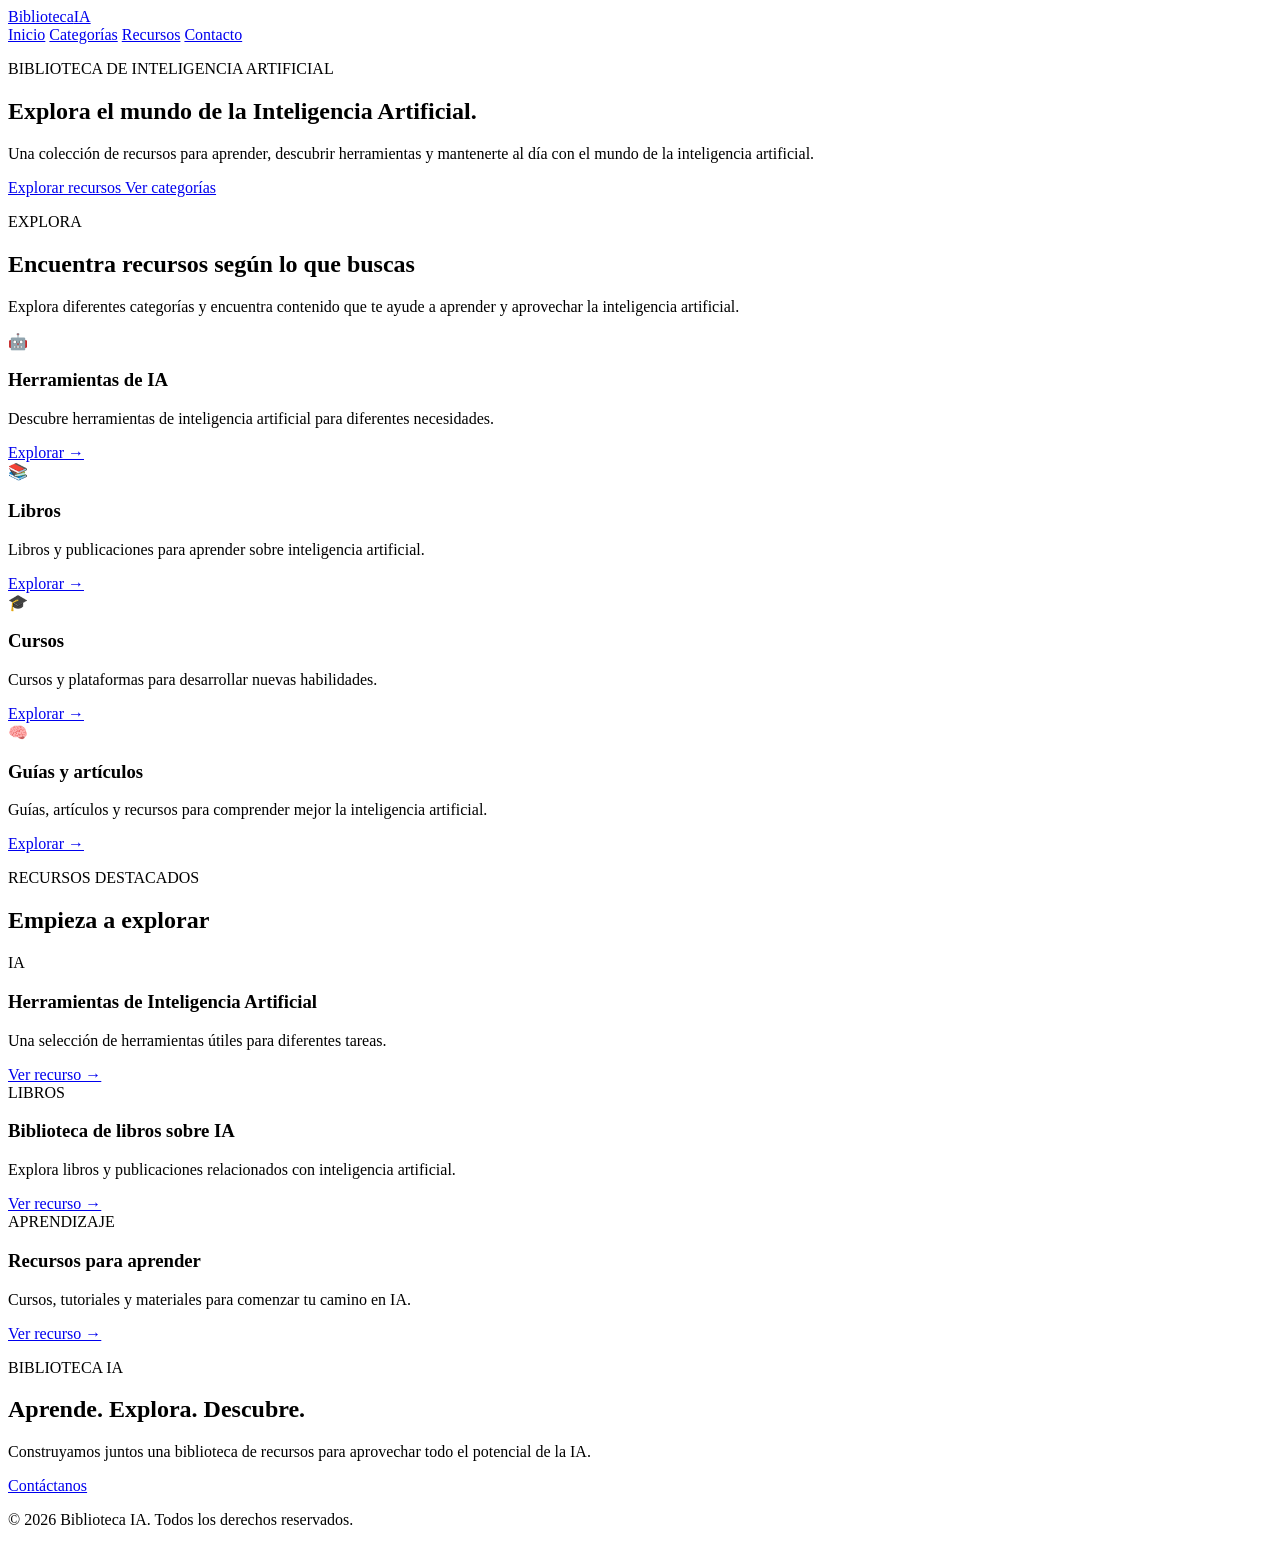
==== index.html @ c4f4f526 "Create index.html for AI resource library This HTML file serves as the main structure for the AI res" ====
<!DOCTYPE html>
<html lang="es">

<head>
    <meta charset="UTF-8">

    <meta name="viewport" content="width=device-width, initial-scale=1.0">

    <meta
        name="description"
        content="Biblioteca de recursos de Inteligencia Artificial para aprender, explorar y descubrir herramientas."
    >

    <title>Biblioteca IA | Recursos de Inteligencia Artificial</title>

    <link rel="stylesheet" href="css/styles.css">
</head>

<body>

    <!-- HEADER -->
    <header class="header">

        <nav class="navbar">

            <a href="#" class="logo">
                Biblioteca<span>IA</span>
            </a>

            <div class="nav-links">
                <a href="#inicio">Inicio</a>
                <a href="#categorias">Categorías</a>
                <a href="#recursos">Recursos</a>
                <a href="#contacto">Contacto</a>
            </div>

        </nav>

    </header>


    <!-- CONTENIDO PRINCIPAL -->
    <main>

        <!-- HERO -->
        <section id="inicio" class="hero">

            <div class="hero-content">

                <p class="hero-subtitle">
                    BIBLIOTECA DE INTELIGENCIA ARTIFICIAL
                </p>

                <h1>
                    Explora el mundo de la
                    <span>Inteligencia Artificial.</span>
                </h1>

                <p class="hero-description">
                    Una colección de recursos para aprender,
                    descubrir herramientas y mantenerte al día
                    con el mundo de la inteligencia artificial.
                </p>

                <div class="hero-buttons">

                    <a href="#recursos" class="btn btn-primary">
                        Explorar recursos
                    </a>

                    <a href="#categorias" class="btn btn-secondary">
                        Ver categorías
                    </a>

                </div>

            </div>

        </section>


        <!-- CATEGORÍAS -->
        <section id="categorias" class="categories">

            <div class="section-header">

                <p class="section-subtitle">
                    EXPLORA
                </p>

                <h2>
                    Encuentra recursos según lo que buscas
                </h2>

                <p>
                    Explora diferentes categorías y encuentra
                    contenido que te ayude a aprender y aprovechar
                    la inteligencia artificial.
                </p>

            </div>


            <div class="categories-grid">

                <article class="category-card">

                    <div class="category-icon">
                        🤖
                    </div>

                    <h3>
                        Herramientas de IA
                    </h3>

                    <p>
                        Descubre herramientas de inteligencia
                        artificial para diferentes necesidades.
                    </p>

                    <a href="#">
                        Explorar →
                    </a>

                </article>


                <article class="category-card">

                    <div class="category-icon">
                        📚
                    </div>

                    <h3>
                        Libros
                    </h3>

                    <p>
                        Libros y publicaciones para aprender
                        sobre inteligencia artificial.
                    </p>

                    <a href="#">
                        Explorar →
                    </a>

                </article>


                <article class="category-card">

                    <div class="category-icon">
                        🎓
                    </div>

                    <h3>
                        Cursos
                    </h3>

                    <p>
                        Cursos y plataformas para desarrollar
                        nuevas habilidades.
                    </p>

                    <a href="#">
                        Explorar →
                    </a>

                </article>


                <article class="category-card">

                    <div class="category-icon">
                        🧠
                    </div>

                    <h3>
                        Guías y artículos
                    </h3>

                    <p>
                        Guías, artículos y recursos para comprender
                        mejor la inteligencia artificial.
                    </p>

                    <a href="#">
                        Explorar →
                    </a>

                </article>

            </div>

        </section>


        <!-- RECURSOS -->
        <section id="recursos" class="resources">

            <div class="section-header">

                <p class="section-subtitle">
                    RECURSOS DESTACADOS
                </p>

                <h2>
                    Empieza a explorar
                </h2>

            </div>


            <div class="resources-grid">

                <article class="resource-card">

                    <span class="resource-tag">
                        IA
                    </span>

                    <h3>
                        Herramientas de Inteligencia Artificial
                    </h3>

                    <p>
                        Una selección de herramientas útiles
                        para diferentes tareas.
                    </p>

                    <a href="#">
                        Ver recurso →
                    </a>

                </article>


                <article class="resource-card">

                    <span class="resource-tag">
                        LIBROS
                    </span>

                    <h3>
                        Biblioteca de libros sobre IA
                    </h3>

                    <p>
                        Explora libros y publicaciones relacionados
                        con inteligencia artificial.
                    </p>

                    <a href="#">
                        Ver recurso →
                    </a>

                </article>


                <article class="resource-card">

                    <span class="resource-tag">
                        APRENDIZAJE
                    </span>

                    <h3>
                        Recursos para aprender
                    </h3>

                    <p>
                        Cursos, tutoriales y materiales para
                        comenzar tu camino en IA.
                    </p>

                    <a href="#">
                        Ver recurso →
                    </a>

                </article>

            </div>

        </section>


        <!-- CTA -->
        <section id="contacto" class="cta">

            <div>

                <p class="section-subtitle">
                    BIBLIOTECA IA
                </p>

                <h2>
                    Aprende. Explora. Descubre.
                </h2>

                <p>
                    Construyamos juntos una biblioteca de recursos
                    para aprovechar todo el potencial de la IA.
                </p>

                <a href="mailto:contacto@biblioteca-ia.com"
                   class="btn btn-primary">
                    Contáctanos
                </a>

            </div>

        </section>

    </main>


    <!-- FOOTER -->
    <footer class="footer">

        <p>
            © 2026 Biblioteca IA. Todos los derechos reservados.
        </p>

    </footer>

</body>

</html>
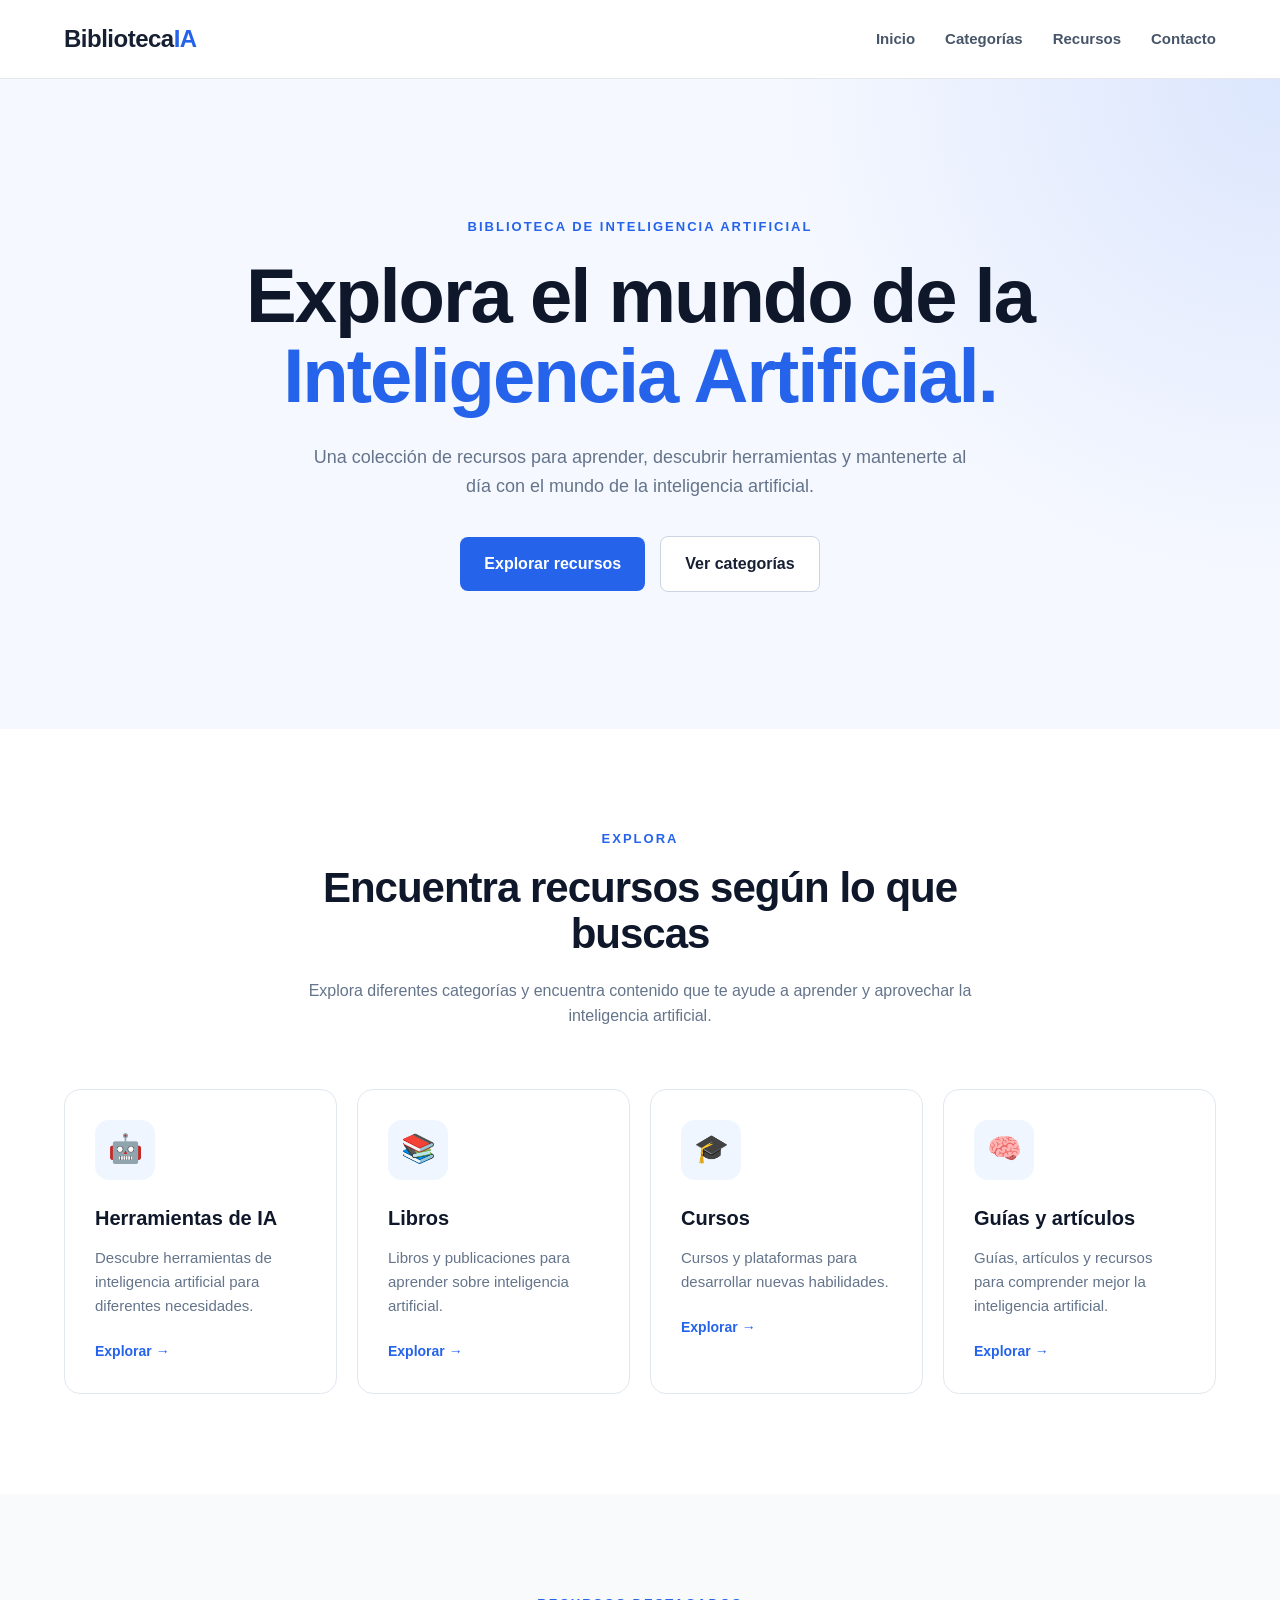
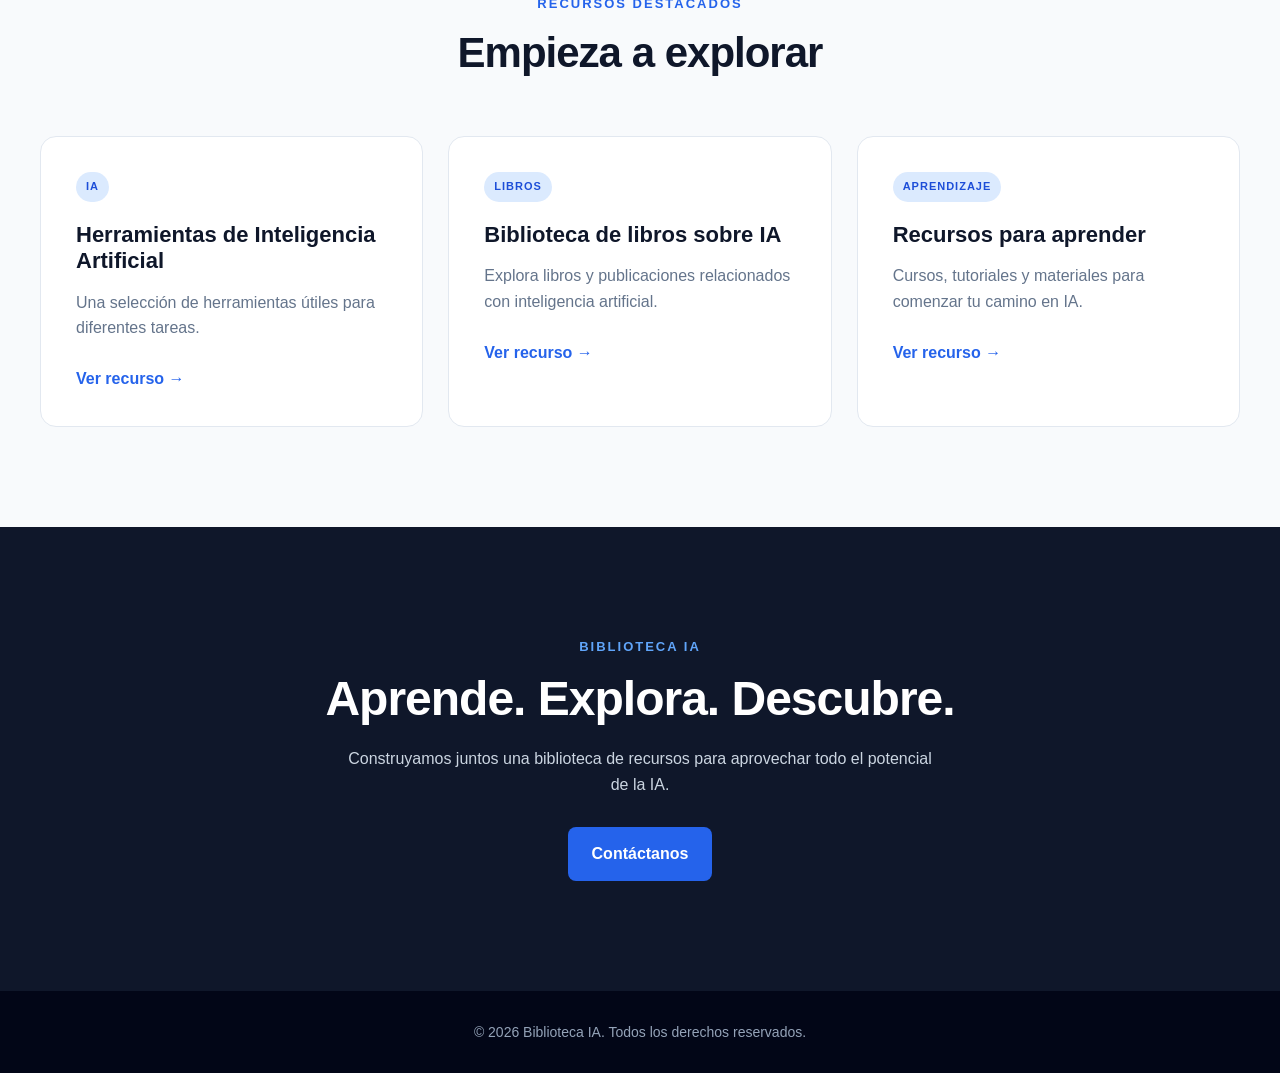
==== commit 192a7db3: "Update links in index.html to point to specific pages" ====
--- a/index.html
+++ b/index.html
@@ -118,7 +118,7 @@
                         artificial para diferentes necesidades.
                     </p>
 
-                    <a href="#">
+                    <a href="herramientas.html">
                         Explorar →
                     </a>
 
@@ -140,7 +140,7 @@
                         sobre inteligencia artificial.
                     </p>
 
-                    <a href="#">
+                    <a href="libros.html">
                         Explorar →
                     </a>
 
@@ -162,7 +162,7 @@
                         nuevas habilidades.
                     </p>
 
-                    <a href="#">
+                    <a href="cursos.html">
                         Explorar →
                     </a>
 
@@ -184,7 +184,7 @@
                         mejor la inteligencia artificial.
                     </p>
 
-                    <a href="#">
+                    <a href="guias.html">
                         Explorar →
                     </a>
 
--- a/css/styles.css
+++ b/css/styles.css
@@ -0,0 +1,528 @@
+/* ========================================
+   CONFIGURACIÓN GENERAL
+======================================== */
+
+* {
+    margin: 0;
+    padding: 0;
+    box-sizing: border-box;
+}
+
+html {
+    scroll-behavior: smooth;
+}
+
+body {
+    font-family: Arial, Helvetica, sans-serif;
+    line-height: 1.6;
+    color: #172033;
+    background-color: #ffffff;
+}
+
+a {
+    text-decoration: none;
+    color: inherit;
+}
+
+img {
+    max-width: 100%;
+    display: block;
+}
+
+
+/* ========================================
+   HEADER / NAVEGACIÓN
+======================================== */
+
+.header {
+    width: 100%;
+    background-color: #ffffff;
+    border-bottom: 1px solid #e5e7eb;
+    position: sticky;
+    top: 0;
+    z-index: 1000;
+}
+
+.navbar {
+    max-width: 1200px;
+    margin: 0 auto;
+    padding: 20px 24px;
+
+    display: flex;
+    justify-content: space-between;
+    align-items: center;
+}
+
+.logo {
+    font-size: 24px;
+    font-weight: 800;
+    letter-spacing: -0.5px;
+}
+
+.logo span {
+    color: #2563eb;
+}
+
+.nav-links {
+    display: flex;
+    align-items: center;
+    gap: 30px;
+}
+
+.nav-links a {
+    font-size: 15px;
+    font-weight: 600;
+    color: #475569;
+    transition: color 0.2s ease;
+}
+
+.nav-links a:hover {
+    color: #2563eb;
+}
+
+
+/* ========================================
+   HERO
+======================================== */
+
+.hero {
+    min-height: 650px;
+    padding: 100px 24px;
+
+    display: flex;
+    align-items: center;
+    justify-content: center;
+
+    background:
+        radial-gradient(
+            circle at top right,
+            rgba(37, 99, 235, 0.12),
+            transparent 35%
+        ),
+        #f5f8ff;
+}
+
+.hero-content {
+    max-width: 900px;
+    margin: 0 auto;
+    text-align: center;
+}
+
+.hero-subtitle {
+    color: #2563eb;
+    font-size: 13px;
+    font-weight: 800;
+    letter-spacing: 2px;
+    margin-bottom: 18px;
+}
+
+.hero h1 {
+    font-size: clamp(42px, 7vw, 76px);
+    line-height: 1.05;
+    letter-spacing: -2px;
+    margin-bottom: 28px;
+    color: #0f172a;
+}
+
+.hero h1 span {
+    display: block;
+    color: #2563eb;
+}
+
+.hero-description {
+    max-width: 680px;
+    margin: 0 auto;
+    color: #64748b;
+    font-size: 18px;
+}
+
+.hero-buttons {
+    margin-top: 35px;
+
+    display: flex;
+    justify-content: center;
+    align-items: center;
+    gap: 15px;
+    flex-wrap: wrap;
+}
+
+
+/* ========================================
+   BOTONES
+======================================== */
+
+.btn {
+    display: inline-block;
+    padding: 14px 24px;
+    border-radius: 8px;
+    font-weight: 700;
+    transition:
+        transform 0.2s ease,
+        background-color 0.2s ease,
+        border-color 0.2s ease;
+}
+
+.btn:hover {
+    transform: translateY(-2px);
+}
+
+.btn-primary {
+    background-color: #2563eb;
+    color: #ffffff;
+}
+
+.btn-primary:hover {
+    background-color: #1d4ed8;
+}
+
+.btn-secondary {
+    background-color: #ffffff;
+    color: #172033;
+    border: 1px solid #cbd5e1;
+}
+
+.btn-secondary:hover {
+    background-color: #f8fafc;
+    border-color: #94a3b8;
+}
+
+
+/* ========================================
+   SECCIONES GENERALES
+======================================== */
+
+.categories,
+.resources {
+    max-width: 1200px;
+    margin: 0 auto;
+    padding: 100px 24px;
+}
+
+.section-header {
+    max-width: 700px;
+    margin: 0 auto 60px;
+    text-align: center;
+}
+
+.section-subtitle {
+    color: #2563eb;
+    font-size: 13px;
+    font-weight: 800;
+    letter-spacing: 2px;
+    margin-bottom: 15px;
+}
+
+.section-header h2 {
+    font-size: 42px;
+    line-height: 1.1;
+    letter-spacing: -1px;
+    margin-bottom: 20px;
+    color: #0f172a;
+}
+
+.section-header > p:last-child {
+    color: #64748b;
+}
+
+
+/* ========================================
+   CATEGORÍAS
+======================================== */
+
+.categories {
+    background-color: #ffffff;
+}
+
+.categories-grid {
+    display: grid;
+    grid-template-columns: repeat(4, 1fr);
+    gap: 20px;
+}
+
+.category-card {
+    padding: 30px;
+    border: 1px solid #e2e8f0;
+    border-radius: 16px;
+    background-color: #ffffff;
+
+    transition:
+        transform 0.2s ease,
+        box-shadow 0.2s ease,
+        border-color 0.2s ease;
+}
+
+.category-card:hover {
+    transform: translateY(-6px);
+    border-color: #bfdbfe;
+    box-shadow: 0 15px 40px rgba(15, 23, 42, 0.08);
+}
+
+.category-icon {
+    width: 60px;
+    height: 60px;
+
+    display: flex;
+    align-items: center;
+    justify-content: center;
+
+    margin-bottom: 22px;
+
+    border-radius: 14px;
+    background-color: #eff6ff;
+
+    font-size: 28px;
+}
+
+.category-card h3 {
+    font-size: 20px;
+    margin-bottom: 12px;
+    color: #0f172a;
+}
+
+.category-card p {
+    color: #64748b;
+    font-size: 15px;
+    margin-bottom: 20px;
+}
+
+.category-card a {
+    color: #2563eb;
+    font-weight: 700;
+    font-size: 14px;
+}
+
+.category-card a:hover {
+    color: #1d4ed8;
+}
+
+
+/* ========================================
+   RECURSOS
+======================================== */
+
+.resources {
+    max-width: none;
+    background-color: #f8fafc;
+}
+
+.resources .section-header {
+    max-width: 1200px;
+}
+
+.resources-grid {
+    max-width: 1200px;
+    margin: 0 auto;
+
+    display: grid;
+    grid-template-columns: repeat(3, 1fr);
+    gap: 25px;
+}
+
+.resource-card {
+    padding: 35px;
+
+    background-color: #ffffff;
+    border: 1px solid #e2e8f0;
+    border-radius: 16px;
+
+    transition:
+        transform 0.2s ease,
+        box-shadow 0.2s ease;
+}
+
+.resource-card:hover {
+    transform: translateY(-5px);
+    box-shadow: 0 15px 40px rgba(15, 23, 42, 0.08);
+}
+
+.resource-tag {
+    display: inline-block;
+
+    margin-bottom: 20px;
+    padding: 6px 10px;
+
+    border-radius: 999px;
+
+    background-color: #dbeafe;
+    color: #1d4ed8;
+
+    font-size: 11px;
+    font-weight: 800;
+    letter-spacing: 1px;
+}
+
+.resource-card h3 {
+    font-size: 22px;
+    line-height: 1.2;
+    margin-bottom: 15px;
+    color: #0f172a;
+}
+
+.resource-card p {
+    color: #64748b;
+    margin-bottom: 25px;
+}
+
+.resource-card a {
+    color: #2563eb;
+    font-weight: 700;
+}
+
+.resource-card a:hover {
+    color: #1d4ed8;
+}
+
+
+/* ========================================
+   CTA / CONTACTO
+======================================== */
+
+.cta {
+    padding: 110px 24px;
+    background-color: #0f172a;
+    color: #ffffff;
+    text-align: center;
+}
+
+.cta > div {
+    max-width: 800px;
+    margin: 0 auto;
+}
+
+.cta .section-subtitle {
+    color: #60a5fa;
+}
+
+.cta h2 {
+    font-size: 48px;
+    line-height: 1.1;
+    letter-spacing: -1px;
+    margin-bottom: 20px;
+}
+
+.cta p:not(.section-subtitle) {
+    max-width: 600px;
+    margin: 0 auto 30px;
+    color: #cbd5e1;
+}
+
+
+/* ========================================
+   FOOTER
+======================================== */
+
+.footer {
+    padding: 30px 24px;
+
+    background-color: #020617;
+    color: #94a3b8;
+
+    text-align: center;
+    font-size: 14px;
+}
+
+
+/* ========================================
+   RESPONSIVE - TABLET
+======================================== */
+
+@media (max-width: 1000px) {
+
+    .categories-grid {
+        grid-template-columns: repeat(2, 1fr);
+    }
+
+    .resources-grid {
+        grid-template-columns: repeat(2, 1fr);
+    }
+
+}
+
+
+/* ========================================
+   RESPONSIVE - CELULAR
+======================================== */
+
+@media (max-width: 768px) {
+
+    .navbar {
+        padding: 18px 20px;
+    }
+
+    .nav-links {
+        display: none;
+    }
+
+    .hero {
+        min-height: 580px;
+        padding: 80px 20px;
+    }
+
+    .hero h1 {
+        font-size: 45px;
+        letter-spacing: -1.5px;
+    }
+
+    .hero-description {
+        font-size: 16px;
+    }
+
+    .categories,
+    .resources {
+        padding: 75px 20px;
+    }
+
+    .section-header {
+        margin-bottom: 40px;
+    }
+
+    .section-header h2 {
+        font-size: 34px;
+    }
+
+    .categories-grid,
+    .resources-grid {
+        grid-template-columns: 1fr;
+    }
+
+    .category-card,
+    .resource-card {
+        padding: 28px;
+    }
+
+    .cta {
+        padding: 80px 20px;
+    }
+
+    .cta h2 {
+        font-size: 36px;
+    }
+
+}
+
+
+/* ========================================
+   RESPONSIVE - CELULAR PEQUEÑO
+======================================== */
+
+@media (max-width: 480px) {
+
+    .logo {
+        font-size: 21px;
+    }
+
+    .hero h1 {
+        font-size: 38px;
+    }
+
+    .hero-buttons {
+        flex-direction: column;
+        width: 100%;
+    }
+
+    .hero-buttons .btn {
+        width: 100%;
+        text-align: center;
+    }
+
+}
